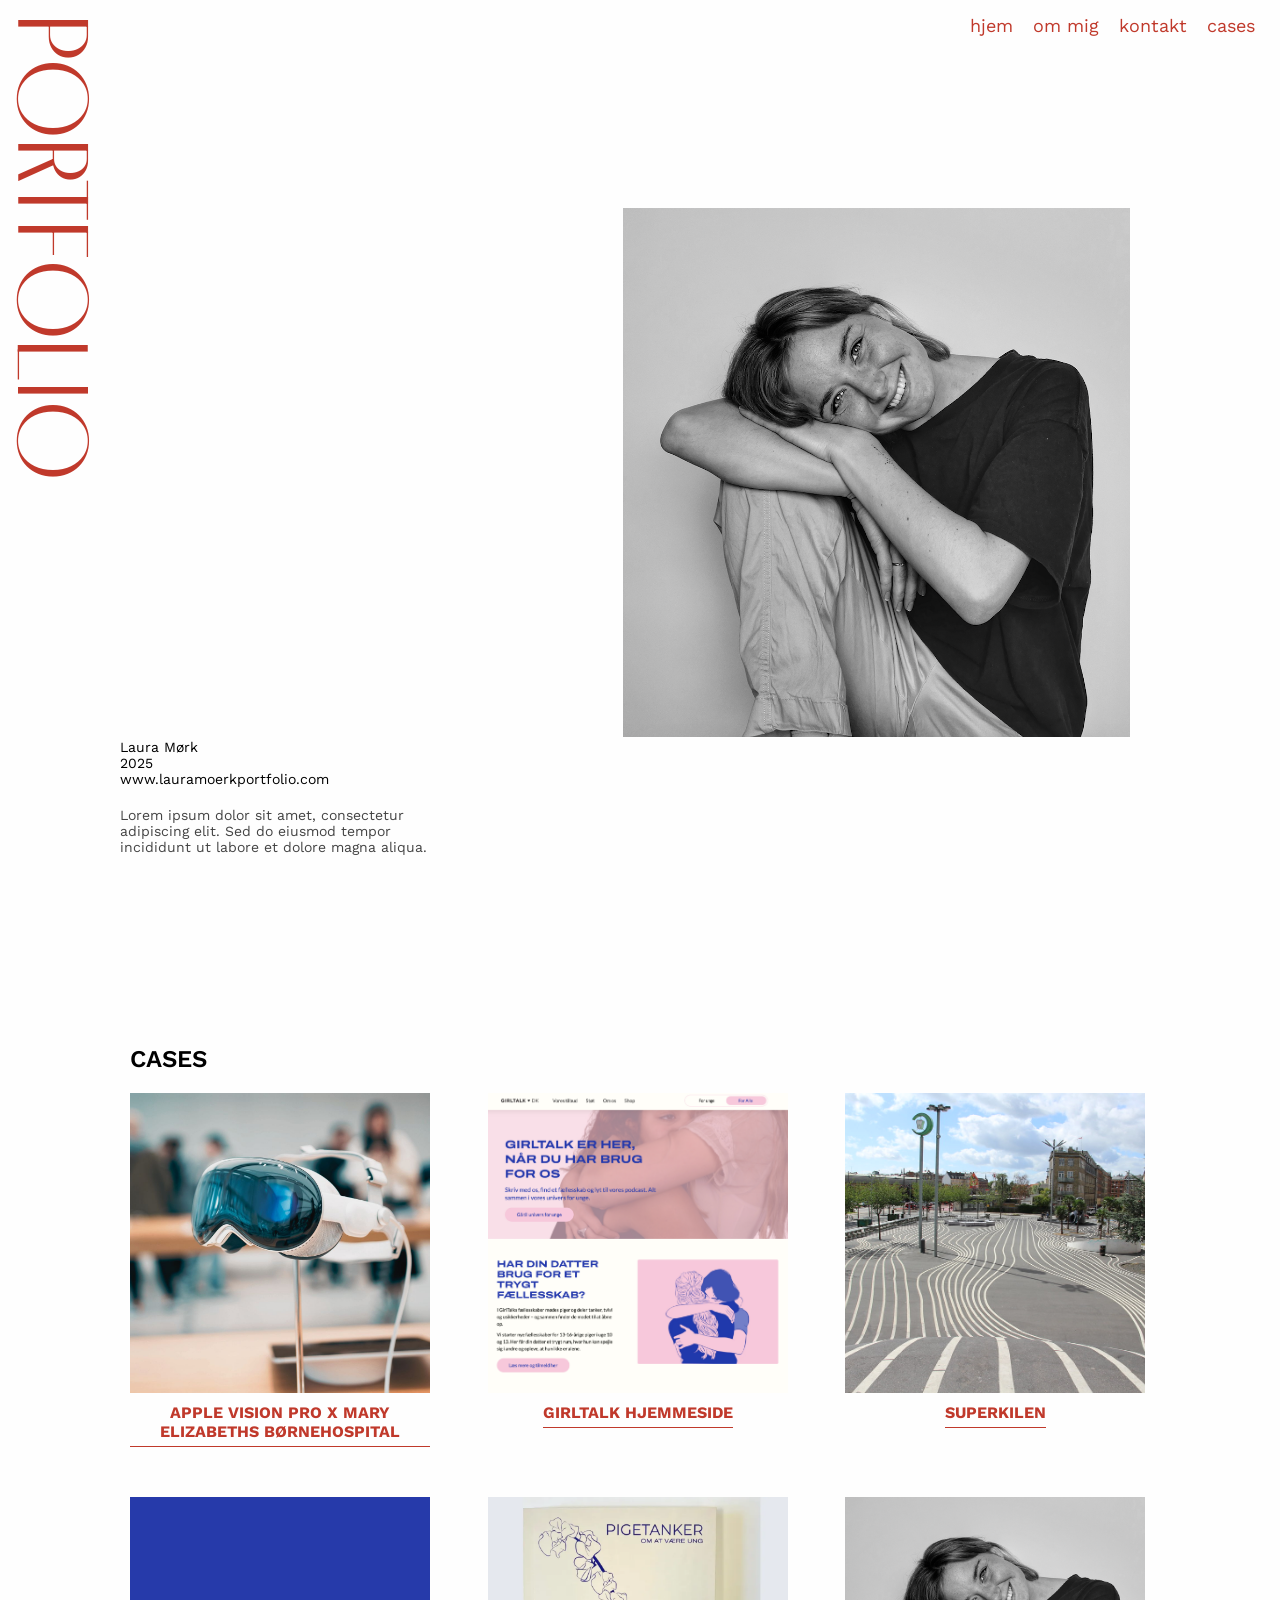
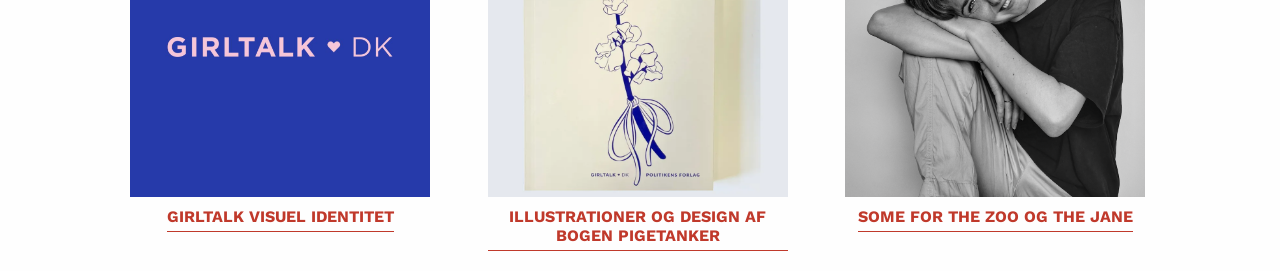
==== index.html @ 2ecae7bf "flere additions" ====
<!DOCTYPE html>
<html lang="en">
<head>
    <meta charset="UTF-8">
    <meta name="viewport" content="width=device-width, initial-scale=1.0">
    <title>Portfolio</title>
    <link rel="stylesheet" href="style.css">
    <script src="script.js" defer></script>
</head>
<body>
    <header>
        <!-- Navigation Menu -->
        <nav class="navbar">
            <!-- Burger Menu Button (only for mobile) -->
            <div class="burger-menu" onclick="toggleMenu()">
                <div class="burger-line"></div>
                <div class="burger-line"></div>
                <div class="burger-line"></div>
            </div>
    
            <!-- Navigation Links -->
            <ul class="nav-links" id="navLinks">
                <li><a href="index.html">hjem</a></li>
                <li><a href="aboutme.html">om mig</a></li>
                <li><a href="contact.html">kontakt</a></li>
    
                <!-- Contact menu with submenu -->
                <li class="menu-item has-submenu">
                    <a href="#" class="submenu-toggle">cases</a>
                    <ul class="submenu">
                        <li><a href="duckwise.html">Apple Vision Pro x Mary Elizabeths Børnehospital</a></li>
                        <li><a href="girltalkvisuelidentitet.html">GirlTalk Visuel Identitet</a></li>
                        <li><a href="girltalkweb.html">GirlTalk Hjemmeside</a></li>
                        <li><a href="superkilen.html">Superkilen</a></li>
                        <li><a href="pigetanker.html">Pigetanker</a></li>
                        <li><a href="zoo&jane">SoMe</a></li>
                    </ul>
                </li>
            </ul>
        </nav>
    </header>
    

<main>
    <div class="container">
        <div class="left-section">
            <div>
            <div class="info">
                <p>Laura Mørk<br>2025</p>
                <p><a href="#">www.lauramoerkportfolio.com</a></p>
            </div>
            <p class="description">Lorem ipsum dolor sit amet, consectetur adipiscing elit. Sed do eiusmod tempor incididunt ut labore et dolore magna aliqua.</p>
        </div>
    </div>
        <div class="right-section">
            <div class="large-image">
                <img src="assets/images/portfolio1.JPEG" alt="Black and white street photography">
            </div>
        </div>
        <div class="portfolio-text">
            <p>portfolio</p>
        </div>
    </div>

    <section class="selected-work fade-in">
        <h2>CASES</h2>
        <div class="work-grid">
            <a href="duckwise.html" class="work-item">
                <img class="work-img " src="assets/duckwiseimages/avp.jpg" alt="Vuffeli">
                <p>APPLE VISION PRO X MARY ELIZABETHS BØRNEHOSPITAL</p>
            </a>
            <a href="girltalkweb.html" class="work-item">
                <img class="work-img " src="assets/girltalkwebimg/girltalkwebshort.png" alt="Vuffeli">
                <p>GIRLTALK HJEMMESIDE</p>
            </a>
            <a href="superkilen.html" class="work-item">
                <img class="work-img " src="assets/superkilenimg/superkilen.jpg" alt="Apple Vision Pro">
                <p>SUPERKILEN</p>
            </a>
            <a href="girltalkvisuelidentitet.html" class="work-item">
                <img class="work-img " src="assets/girltalkprojectimg/gtpinkblue.jpg"alt="Restaurant Il Gallo">
                <p>GIRLTALK VISUEL IDENTITET</p>
            </a>
            <a href="pigetanker.html" class="work-item">
                <img class="work-img" src="assets/pigetankerimg/pigetankerfeature.webp" alt="Fotografi Galleri">
                <p>ILLUSTRATIONER OG DESIGN AF BOGEN PIGETANKER</p>
            </a>
            <a href="some.html" class="work-item">
                <img class="work-img " src="assets/images/portfolio1.JPEG" alt="Das Büro">
                <p>SOME FOR THE ZOO OG THE JANE</p>
            </a>
        </div>
    </section>
    
</main>
</body>
</html>
---- style.css ----
@font-face {
    font-family: Melodrama;
    src: url(assets/fonts/Melodrama-Variable.ttf);
  }

  @font-face {
    font-family: WorkSans;
    src: url(assets/fonts/WorkSans-Variable.ttf);
  }

/*Root Variabes*/
:root {
    --pri-clr: #c0392b;  /* Red */
    --secondary-color: #f5f2eb;  /* Light Beige */
    --text-color: #333;  /* Dark Gray */
    --border-color: #ccc;  /* Light Gray */
    --background-color: #fefefe;  /* White */
    --hover-background: #e0dbcd; /* Hover Color */


}

/*GENERAL STYLING*/

body {
    margin: 0;
    padding: 20px;
    background-color: #fefefe;
    font-family: WorkSans;
}

h1,h2,h3,h4,h5,h6{
    font-family: WorkSans;
    font-weight: 600;
}

p {
    font-family: WorkSans;
    margin: 0px;
}

main{
display: flex;
flex-direction: column;
gap:150px;
justify-content: center;
margin-left: 80px;
margin-right:80px
}

.container {
    display: flex;
    height: 95vh;
    position: relative;
    justify-content: center;
    align-items: center;
}

.left-section {
    padding: 20px;
    width: 40%;
    display: flex;
    flex-direction: column;
    justify-content: end;
    gap: 5px;
    margin-top: auto;
}

.info {
    font-size: 14px;
    margin-bottom: 20px;
}

.info a {
    text-decoration: none;
    color: black;
}

.description {
    font-size: 14px;
    color: #444;
}

.right-section {
    width:auto;
    position: relative;
    display: flex;
    flex-direction: row;
    justify-content: end;
    margin-right: auto;
}


.portfolio-text p{
    position: fixed;
    top: 14px; /* Adjust the top spacing */
   left: -15px; /* Adjust based on layout */
    font-size: 100px;
    font-weight: bold;
    color: #c0392b;
    writing-mode: vertical-rl;
    /* text-orientation: upright; */
    text-transform: uppercase;
    font-family: Melodrama;
    font-weight: 400;
}


.large-image {
    display: flex;
    flex-direction: row;
    margin-top: 50px;
    margin-right: 0;
    justify-content: end;
    z-index: 1;
}


.large-image img {
    width: 70%;
    height: auto;
    display: block;
    margin-right: 50px;
    z-index: 10;
}

@keyframes fadeInUp {
    from {
        opacity: 0;
        transform: translateY(50px);
    }
    to {
        opacity: 1;
        transform: translateY(0);
    }
}

.fade-in {
    opacity: 0;
    transform: translateY(50px);
    transition: opacity 0.2s ease-out, transform 0.4s ease-out;
}

/* When element is in view, make it visible */
.fade-in.visible {
    opacity: 1;
    transform: translateY(0);
}

/*SPECIFICPAGES STYLE*/

/*ABOUT ME PAGE*/


.additional-work {
    padding: 20px;
    margin: auto;
    max-width: 1200px;
}

/* Title Styling */
.additional-work h2 {
    font-family: WorkSans;
    font-weight: 600;
    text-align: left;
}

/* RESPONSIVE WORK GRID */
.additional-work-grid {
    display: grid;
    grid-template-columns: repeat(4, 1fr); /* Default: 4 columns */
    gap: 20px;
    justify-content: center;
    max-width: 100%;
    margin-bottom: 20px;
}

/* Work Item Styling */
.additional-work-item {
    display: flex;
    flex-direction: column;
    align-items: center;
    text-decoration: none;
    transition: transform 0.3s ease-in-out;
    width: 100%;
}

.additional-work-img {
    width: 100%;
    height: auto;
    aspect-ratio: 1 / 1;
    object-fit: cover;
    display: block;
    border-radius: 0px;
}

/* Text under images */
.additional-work-item p {
    font-size: 16px;
    font-weight: bold;
    color: var(--pri-clr);
    margin-top: 10px;
    border-bottom: 1px solid var(--pri-clr);
    display: inline-block;
    padding-bottom: 5px;
}

/* Subtle Hover Effect */
.additional-work-item:hover {
    transform: scale(1.05);
}


/* Experience Section */
.experience-container {
    display: flex;
    flex-wrap: wrap;
    justify-content: space-between; 
    align-items: flex-start; 
  width: 95%;
    margin: auto;
    padding: 30px;
}


.experience-title {
    font-size: 1rem;
    font-weight: 500;
    text-transform: uppercase;
    margin: 0;
    flex: 1; 
    text-align: end;
}


.experience-grid {
    max-width: 900px;
    display: flex;
    flex-direction: column;
    gap: 0px;
    align-items: center;
    flex: 3; 
}

.experience-item {
    display: flex;
    align-items: center; 
    justify-content: space-between;
    gap: 15px; 
    padding: 8px; 
    transition: all 0.3s ease;
    width: 100%;
    height: 80px; 
    border-bottom: 1px solid rgba(0, 0, 0, 0.1);
    font-weight: 400;
}

.experience-item.active {
    box-shadow: 0px 4px 8px rgba(0, 0, 0, 0.05);
}


.experience-item img {
    width: 50px;
    height: 50px;
    border-radius: 0px;
    object-fit: cover;
    flex-shrink: 0; 
}


.experience-item h3 {
    flex: 1;
    font-size: 1.2em;
    font-family: WorkSans;
    text-transform: uppercase;
    margin: 0;
    font-weight: 500;
}

.experience-text{
   margin-right: auto;
}


.years {
    font-size: 0.9em;
    color: gray;
    text-align: right;
}



/* Education Section */

.education-container {
    display: flex;
    justify-content: space-between;
    align-items: flex-start; 
    width: 95%;
    margin: auto;
    padding: 20px;
}


.education-title {
    font-size: 1rem;
    font-weight: 500;
    text-transform: uppercase;
    margin: 0;
    flex: 1; 
}


.education-grid {
    display: flex;
    max-width: 900px;
    flex-direction: column;
    gap: 0px;
    align-items: center;
    flex: 3; 
}

.education-item {
    display: flex;
    align-items: center; 
    justify-content: space-between;
    gap: 15px; 
    padding: 8px; 
    transition: all 0.3s ease;
    width: 100%;
    height: 80px; 
    border-bottom: 1px solid rgba(0, 0, 0, 0.1);
    font-weight: 400;
}


.education-item.active {
    box-shadow: 0px 4px 8px rgba(0, 0, 0, 0.05);
}


.education-item img {
    width: 60px; 
    height: 60px; 
    border-radius: 0px;
    object-fit: cover;
    flex-shrink: 0; 
}


.education-item h3 {
    flex: 1;
    font-size: 1.1em; 
    font-family: WorkSans;
    text-transform: uppercase;
    margin: 0;
    font-weight: 500;
}

.education-text{
    margin-right: auto;
 }
.years {
    font-size: 0.85em; /* Reduced font size */
    color: gray;
    text-align: right;
}

/*MEDIA ABOUT ME*/
/* Responsive Layout for Small Screens */

/* additional work media queries */
@media (max-width: 1024px) {
    .additional-work-grid {
        grid-template-columns: repeat(2, 1fr); /* Tablets: 2 columns */
        gap: 15px;
    }
}


@media (max-width: 480px) {
    .additional-work-grid {
        grid-template-columns: 1fr; /* Mobile: 1 column */
    }

    .project-link {
        font-size: 14px;
    }
}

@media (max-width: 768px) {
    .additional-work-grid {
        grid-template-columns: repeat(2, 1fr); /* Small tablets: 2 columns */
    }

    .project-link {
        text-align: center; /* Center the link on smaller screens */
        padding-right: 0;
    }

    .experience-container, .education-container {
        flex-direction: column; /* Stack elements */
        align-items: center;
        text-align: center;
    }

    .experience-title, .education-title {
        width: 100%; /* Ensure title takes full width */
        text-align: center;
        margin-bottom: 15px;
    }

    .experience-grid, .education-grid {
        max-width: 100%; /* Allow full responsiveness */
        width: 90%;
    }

    .experience-item, .education-item {
        flex-direction: column; /* Stack items vertically */
        text-align: center;
        height: auto; /* Allow height to be dynamic */
        padding: 15px;
    }

    .experience-item img, .education-item img {
        width: 40px;
        height: 40px;
    }
}


/* Additional Work Media Queries */
@media (max-width: 1024px) {
    .additional-work-grid {
        grid-template-columns: repeat(2, 1fr); /* Tablets: 2 columns */
        gap: 15px;
    }
}

@media (max-width: 768px) {
    .additional-work-grid {
        grid-template-columns: repeat(2, 1fr); /* Small tablets: 2 columns */
    }

    .project-link {
        text-align: center; /* Center the link on smaller screens */
        padding-right: 0;
    }
}

@media (max-width: 480px) {
    .additional-work-grid {
        grid-template-columns: 1fr; /* Mobile: 1 column */
    }

    .project-link {
        font-size: 14px;
    }
}

/* NAVBAR STYLES */
.navbar {
    display: flex;
    justify-content: end;
    align-items: center;
    padding: 15px 20px;
    position: fixed;
    width: 100%;
    top: 0;
   right: 0;
    z-index: 1000;
}

/* Navigation Links (Desktop & Tablet) */
.nav-links {
    display: flex;
    list-style: none;
    gap: 10px;
    padding: 0;
    margin: 0;
}

.nav-links li {
    position: relative;
    margin: auto;
}

.nav-links a {
    text-decoration: none;
    color: var(--pri-clr);
    font-size: 18px;
    font-weight: bold;
    padding: 5px 5px;
    transition: 0.3s;
    font-family: WorkSans;
    font-weight: 400;
}

.nav-links a:hover {
    color: var(--pri-clr);
    text-decoration: underline;
    text-underline-offset: 4px;
}

/* SUBMENU STYLES */
.has-submenu {
    position: relative;
}

.submenu {
    display: none;
    position: absolute;
    top: 100%;
    right: 0;
    background-color:var(--background-color);
    min-width: 150px;
    box-shadow: 0px 4px 6px rgba(0, 0, 0, 0.1);
    text-align: left;
    padding: 0;
}

.submenu li {
    list-style: none;
}

.submenu a {
    display: block;
    padding: 10px;
    color: #333;
}

.submenu a:hover {
    background-color: #e0dbcd;
}

/* Show submenu on hover (desktop only) */
@media (min-width: 769px) {
    .has-submenu:hover .submenu {
        display: block;
    }
}

/* BURGER MENU (HIDDEN IN DESKTOP) */
.burger-menu {
    display: none; /* Hide by default */
    flex-direction: column;
    justify-content: space-around;
    width: 30px;
    height: 25px;
    cursor: pointer;
}

.burger-line {
    width: 100%;
    height: 4px;
    background-color: #c0392b;
}

/* MOBILE MENU */
@media (max-width: 768px) {
    .burger-menu {
        display: flex; /* Show in mobile */
    }

    .nav-links {
        display: none;
        flex-direction: column;
        position: absolute;
        top: 60px;
        right: 0;
        background-color: var(--background-color);
        width: 200px;
        text-align: center;
        padding-top: 20px;
    }

    .nav-links.active {
        display: flex;
    }

    .nav-links li {
        padding: 5px;
    }

    .submenu {
        position: static;
        display: none;
        background: none;
        box-shadow: none;
    }

    .submenu-toggle {
        display: block;
        width: 100%;
        text-align: left;
        padding: 5px 5px;
    }

    .submenu.active {
        display: block;
    }
}

/* SELECTED WORK */
.selected-work{
    padding-left: 30px;
    padding-right:35px;
    margin: auto;
}

.selected-work h2{
    font-family: WorkSans;
    font-weight: 600;
}
.work-grid {
    display: flex;
    flex-direction: row;
    flex-wrap: wrap;
    gap:10px;
    row-gap: 50px;
    justify-content: space-between;
    max-width: 1200px;
    
}
.work-item {
    text-align: center;
    text-decoration: none;
    transition: transform 0.3s ease-in-out;
    max-width: 300px;

}

.work-img {
    width: 100%;
    aspect-ratio: 1 / 1;  /* Ensures a square shape */
    object-fit: cover;  /* Clips the image instead of stretching */
    display: block;
    border-radius: 0px;
}

.work-item p {
    font-size: 16px;
    font-weight: bold;
    color: var(--pri-clr);
    margin-top: 10px;
    border-bottom: 1px solid var(--pri-clr);
    display: inline-block;
    padding-bottom: 5px;
}

.work-item:hover {
    transform: scale(1.05); /* Subtle zoom effect */
}


/*SINGLE PROJECT PAGE*/

.project-feature {
    display: flex;
    align-items: center;
    justify-content: space-between; /* Ensures text is on the left and image on the right */
    max-width: 1200px;
    margin: auto;
    padding: 20px 20px;
    padding-top: 50px;
    gap: 50px;
    flex-wrap: wrap;
}

.project-feature .text-content {
    flex: 1;
    max-width: 600px;
}

.project-link{
    text-align: end;
    font-weight: 700;
    text-decoration: none;
    color: var(--pri-clr);
}

.project-feature h2 {
    font-size: 18px;
    text-transform: uppercase;
    letter-spacing: 1px;
    font-family: WorkSans;
    font-weight: 300;
}

.project-feature h1 {
    font-size: 40px;
    font-weight: 900;
    text-transform: uppercase;
    color: var(--pri-clr);
    font-family: WorkSans;
    line-height: 1;
}

.project-feature p {
    font-size: 16px;
    color: #333;
    font-family: WorkSans;
}

.project-feature img {
    flex: 1;
    max-width: 500px;
    width: 100%;
    border-radius: 0px;
}


.header-image {
    width: 100%;
    max-height:75vh;
    display: block;
    object-fit: cover;
    margin-top: 50px;
}

.project-container {
    display: flex;
    flex-direction: column;
    gap: 50px;
    max-width: 1200px;
    margin: auto;
}

.project-intro {
    text-align: left;
    padding: 20px;
}

.project-intro h1 {
    font-size: 36px;
    color: #c0392b;
    padding-left: 20px;
}

.project-description {
    font-size: 18px;
    color: #444;
    margin-top: 10px;
    max-width: 800px;
}

.project-content {
    display: grid;
    grid-template-columns: repeat(auto-fit, minmax(300px, 1fr));
    gap: 30px;
    align-items: start;
    padding: 20px;
}

.text-block {
    font-size: 16px;
    color: #333;
    line-height: 1.5;
    max-width: 500px;
}

.image-block:hover{
    cursor: pointer;
}

.image-block img {
    width: 100%;
    height: auto;
    display: block;
    border-radius: 0px;
}

/* Full-Width Quote */
.project-quote {
    text-align: center;
    font-size: 36px;
    font-style: italic;
    font-weight: 200;
    font-family: MeloDrama;
    color: var(--text-color);
    padding: 50px 0px;
    margin: 50px 0;
    display: flex;
    flex-direction: column;
    justify-content: center;
    align-items: center;
}

/* Quote Author Name */
.project-quote cite {
    width: 100%;
    font-size: 14px;
    font-style: normal;
    font-weight: 400;
    color: var(--pri-clr); /* Red */
    margin-top: 40px;
    display: block;
    line-height: 0.5;
    text-align: right;
    font-family: WorkSans;
}

/* Responsive Adjustments */
@media (max-width: 768px) {
    .project-quote {
        font-size: 28px;
        padding: 30px 15px;
    }
    .project-quote cite {
        font-size: 18px;
    }
}

@media (max-width: 480px) {
    .project-quote {
        font-size: 22px;
        padding: 20px 10px;
    }
    .project-quote cite {
        font-size: 16px;
    }
}




/*PROJECT PAGE LIGHTBOX*/
/* Lightbox background overlay */
.lightbox {
    position: fixed;
    top: 0;
    left: 0;
    width: 100%;
    height: 100%;
    background: rgba(0, 0, 0, 0.8); /* Dark overlay */
    display: none; /* Initially hidden */
    justify-content: center;
    align-items: center;
    z-index: 1000;
}

/* Lightbox image */
.lightbox img {
    max-width: 90%;
    max-height: 90%;
    border-radius: 0px;
    box-shadow: 0px 4px 15px rgba(255, 255, 255, 0.2);
}

/* Close button */
.lightbox-close {
    position: absolute;
    top: 20px;
    right: 30px;
    font-size: 40px;
    color: white;
    cursor: pointer;
    font-weight: bold;
}



/* MEDIA QUERIES */

@media (max-width:992px){
    .work-item {
        flex: 0 0 auto;
        width: 180px; /* Smaller width for mobile */
    }

    .work-item img {
        max-width: 180px;
    }

main{
        margin-left: 80px;
        margin-right: 0px;
    }
}

/* Mobile View: Arrange items in a horizontal row */
@media (max-width: 768px) {

    main{
        display: flex;
        flex-direction: column;
        gap:50px;
        height: 100%;
        justify-content: end;
        margin-left: 0px;
        margin-right:0px;
        margin-bottom: auto;
        }

    .container {
        display: flex;
        flex-direction: column;
        height: 100%;
        align-items: center;
    }
    
  
    .right-section {
        width: 100%;
        display: flex;
        justify-content: center; /* Centers content */
        align-items: center; /* Aligns vertically */
        margin: 0 auto; /* Ensures it's centered */
    }

    .large-image {
        width: 80%;
        display: flex;
        justify-content: center; /* Centers the image */
        align-items: center;
        margin-top: 0;
        z-index: 0;
        padding: 20px;
    }

    .large-image img {
        width: 80%; /* Adjust width for better responsiveness */
        height: auto;
        margin: 0 auto; /* Ensures centering */
        display: block;
        z-index: 0;
    }

    .left-section {
        width: 80%;
        padding-top: 30px;
    }

    .large-image {
    margin-top: 0px;
    justify-content: space-around;
    }
    
    
    .large-image img {
        width: 100%;
        margin-right: 0px;
    }
    

    .work-grid {
            gap: 10px;
            padding: 10px;
            /* flex-direction: column; */
            align-items: start;
            justify-content: center;
 }


    .work-item {
        flex: 0 0 auto;
        width: 180px; /* Smaller width for mobile */
    }

    .work-item img {
        max-width: 180px;
    }

    .selected-work{
        padding:0px;
        display: flex;
        flex-direction: column;
        align-items: center;
    }


    .project-container {
        gap: 40px;
    }

}



@media (max-width: 768px) {
    main {
        margin-left: 20px;
        margin-right: 20px;
    }
    
    .project-intro h1 {
        font-size: 28px;
        margin-top: 5px;
        margin-bottom: 5px;
    }
    
    .project-description {
        font-size: 16px;
    }
    
    .project-content {
        grid-template-columns: 1fr;
    }
}

/* Responsive font size adjustments */


@media (max-width: 768px) {
    .portfolio-text p{
        font-size: 60px;
        padding-left: 15px; /* Matches mobile main margin */
    }
}

@media (max-width: 480px) {
    .portfolio-text p{
        font-size: 40px;
        padding-left: 10px;
    }
}
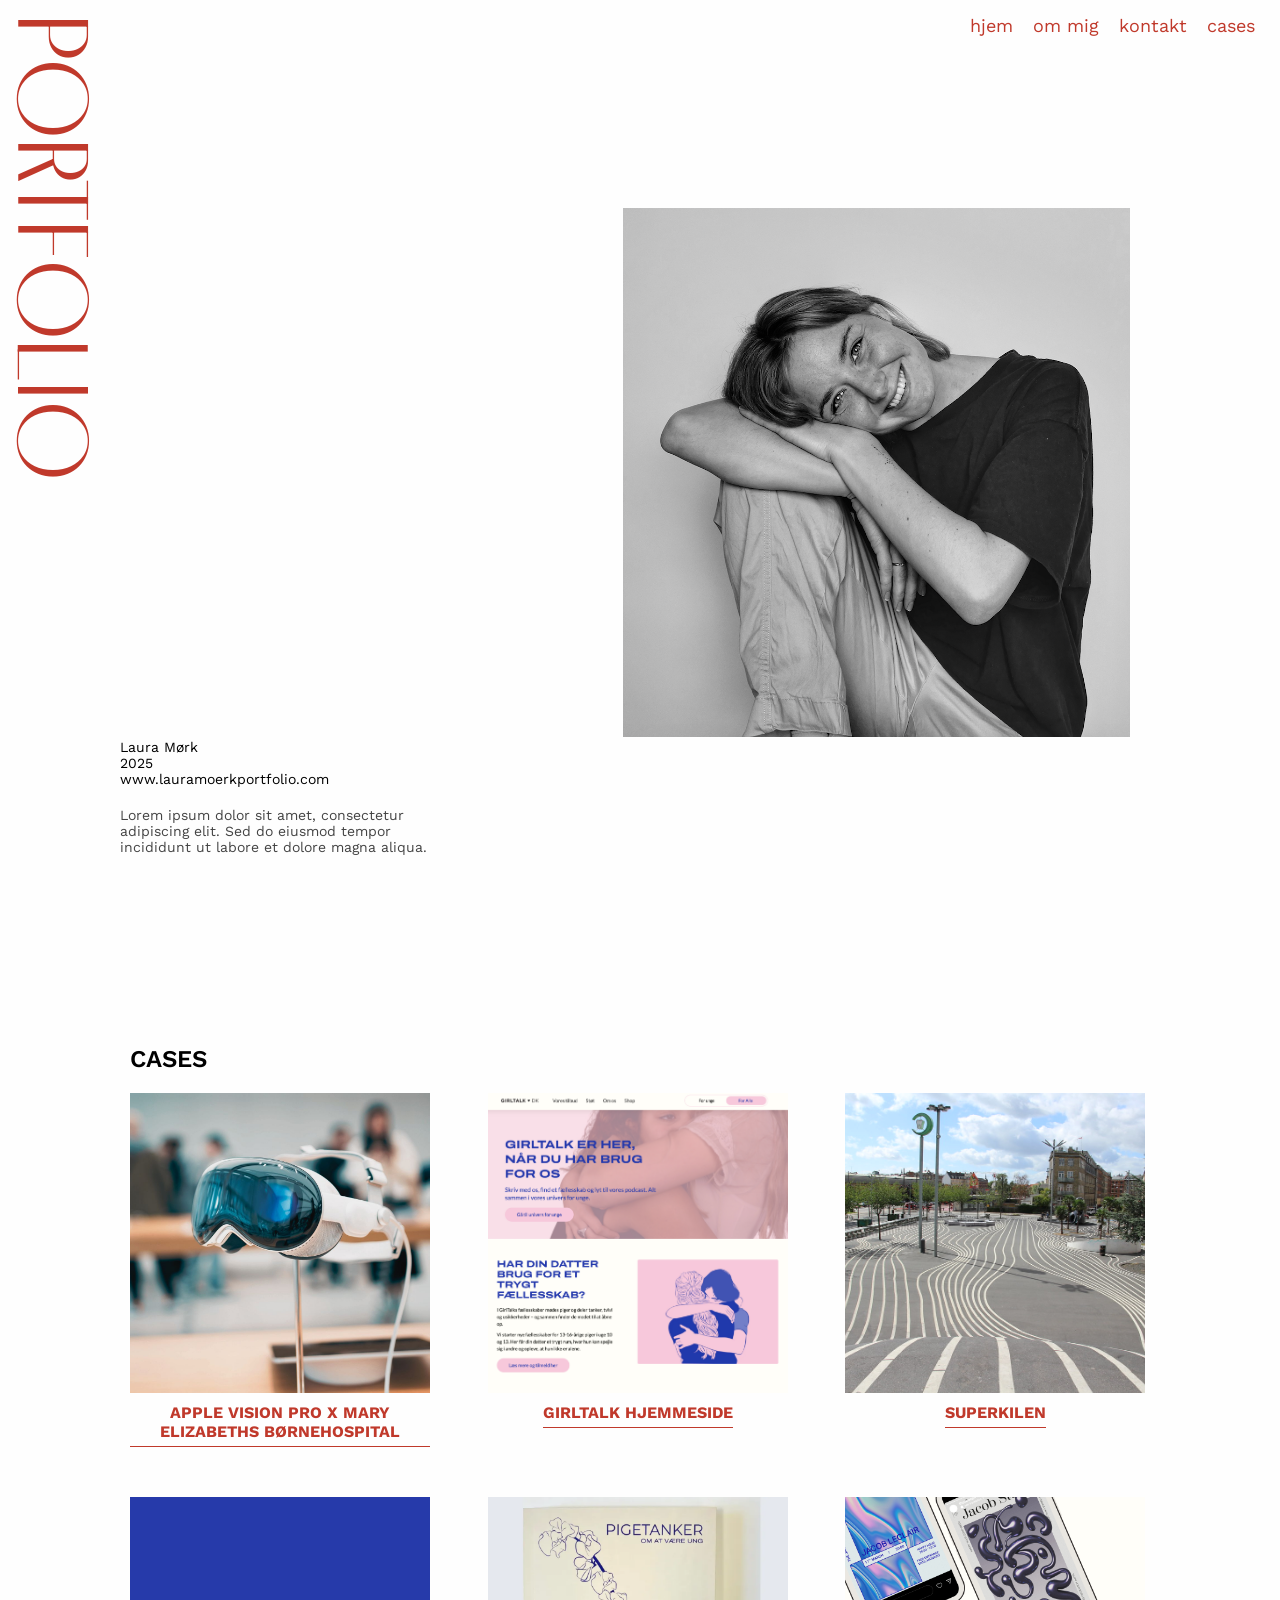
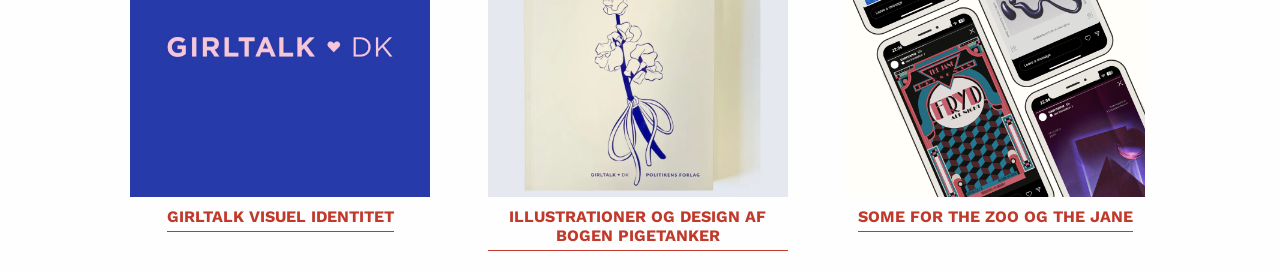
==== commit 19d26eae: "rettelser" ====
--- a/index.html
+++ b/index.html
@@ -86,7 +86,7 @@
                 <p>ILLUSTRATIONER OG DESIGN AF BOGEN PIGETANKER</p>
             </a>
             <a href="some.html" class="work-item">
-                <img class="work-img " src="assets/images/portfolio1.JPEG" alt="Das Büro">
+                <img class="work-img " src="assets/someimg/somefeature.png" alt="Das Büro">
                 <p>SOME FOR THE ZOO OG THE JANE</p>
             </a>
         </div>
--- a/style.css
+++ b/style.css
@@ -148,6 +148,10 @@
 }
 
 /*SPECIFICPAGES STYLE*/
+.some img{
+    max-height:400px;
+    object-fit: contain;
+}
 
 /*ABOUT ME PAGE*/
 
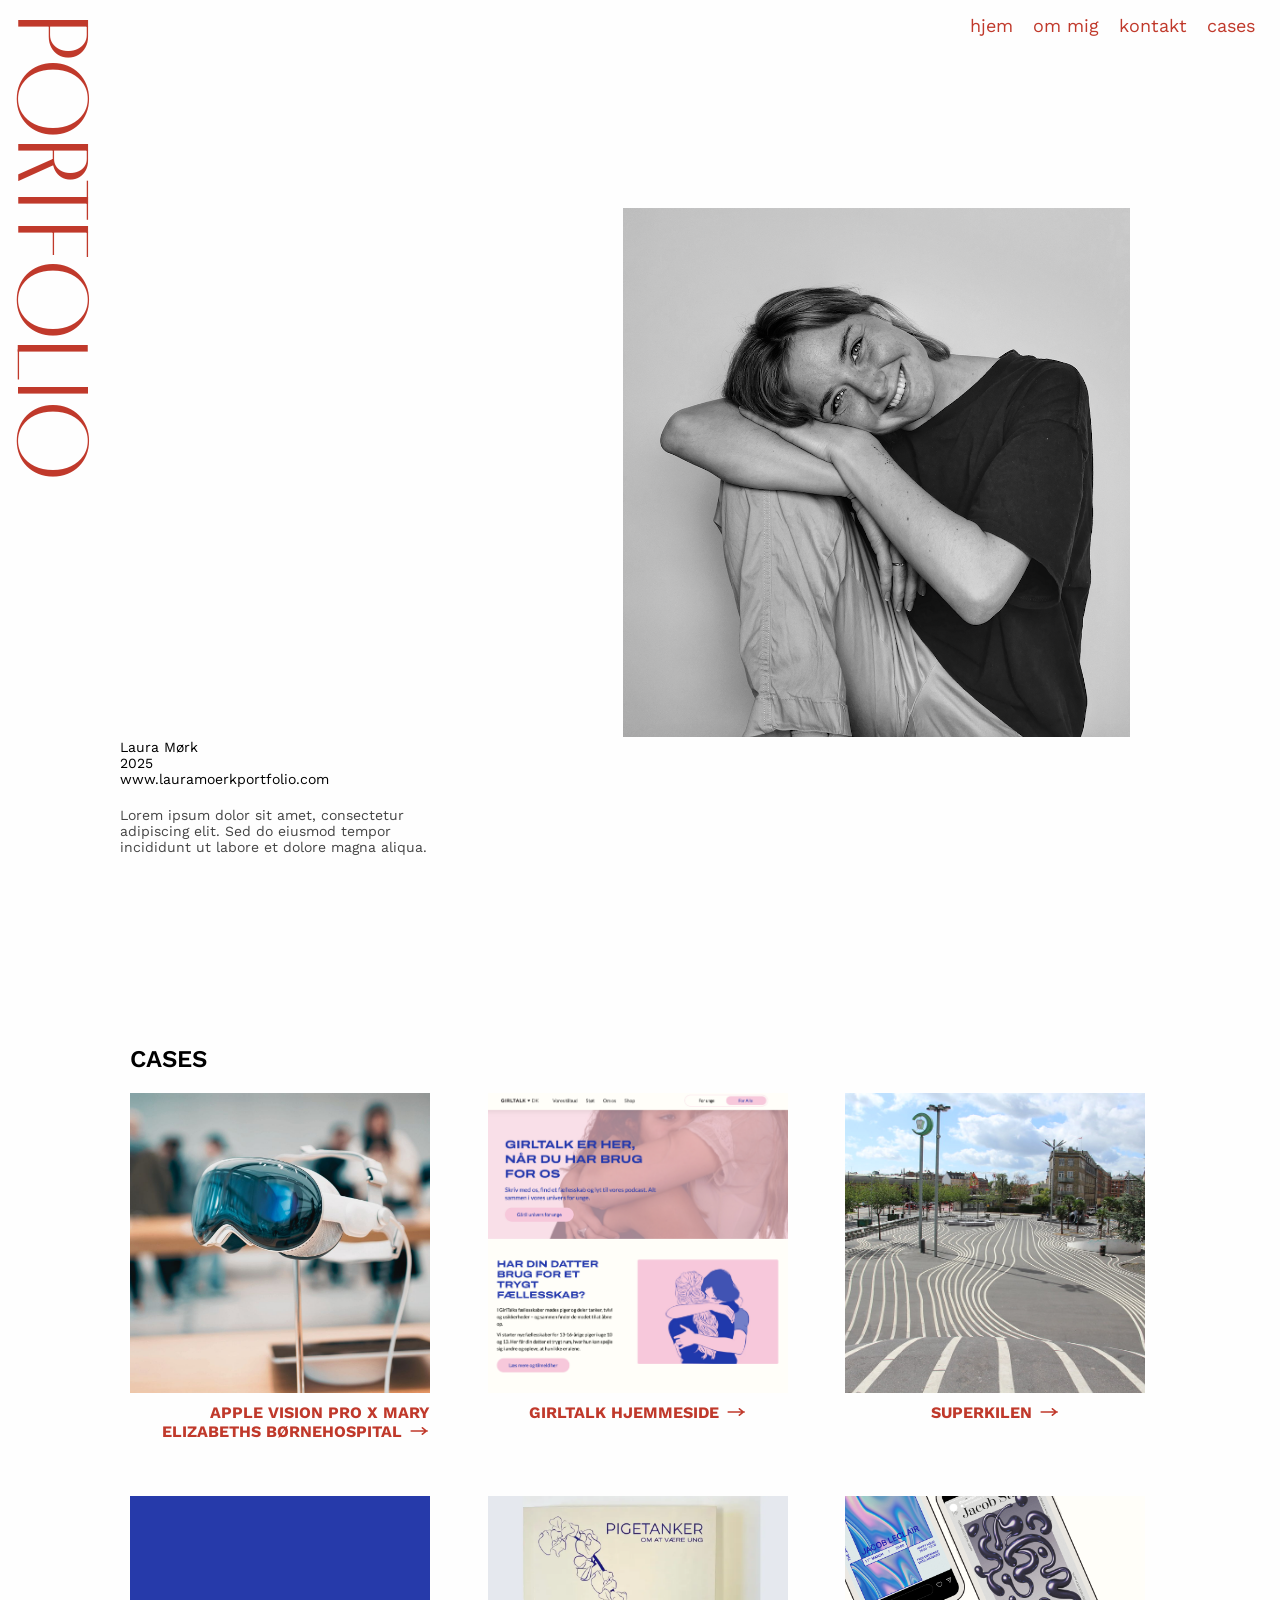
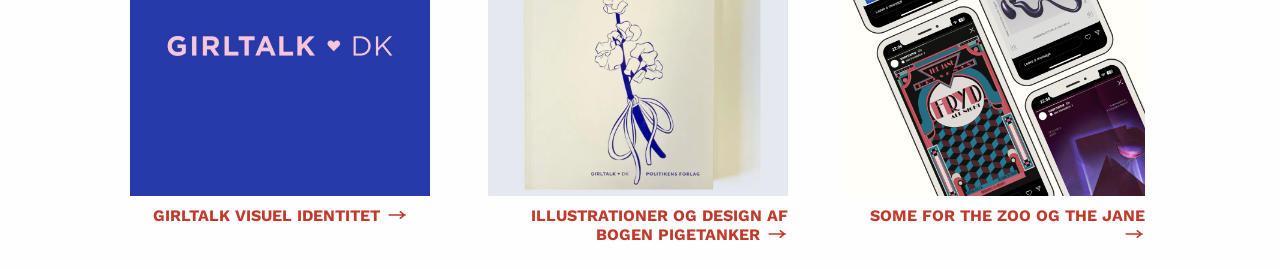
==== commit 490e9072: "aboutme updated" ====
--- a/index.html
+++ b/index.html
@@ -33,7 +33,7 @@
                         <li><a href="girltalkweb.html">GirlTalk Hjemmeside</a></li>
                         <li><a href="superkilen.html">Superkilen</a></li>
                         <li><a href="pigetanker.html">Pigetanker</a></li>
-                        <li><a href="zoo&jane">SoMe</a></li>
+                        <li><a href="some.html">SoMe</a></li>
                     </ul>
                 </li>
             </ul>
@@ -67,27 +67,27 @@
         <div class="work-grid">
             <a href="duckwise.html" class="work-item">
                 <img class="work-img " src="assets/duckwiseimages/avp.jpg" alt="Vuffeli">
-                <p>APPLE VISION PRO X MARY ELIZABETHS BØRNEHOSPITAL</p>
+                <p class="project-link">APPLE VISION PRO X MARY ELIZABETHS BØRNEHOSPITAL</p>
             </a>
             <a href="girltalkweb.html" class="work-item">
                 <img class="work-img " src="assets/girltalkwebimg/girltalkwebshort.png" alt="Vuffeli">
-                <p>GIRLTALK HJEMMESIDE</p>
+                <p class="project-link">GIRLTALK HJEMMESIDE</p>
             </a>
             <a href="superkilen.html" class="work-item">
                 <img class="work-img " src="assets/superkilenimg/superkilen.jpg" alt="Apple Vision Pro">
-                <p>SUPERKILEN</p>
+                <p class="project-link">SUPERKILEN</p>
             </a>
             <a href="girltalkvisuelidentitet.html" class="work-item">
                 <img class="work-img " src="assets/girltalkprojectimg/gtpinkblue.jpg"alt="Restaurant Il Gallo">
-                <p>GIRLTALK VISUEL IDENTITET</p>
+                <p class="project-link">GIRLTALK VISUEL IDENTITET</p>
             </a>
             <a href="pigetanker.html" class="work-item">
                 <img class="work-img" src="assets/pigetankerimg/pigetankerfeature.webp" alt="Fotografi Galleri">
-                <p>ILLUSTRATIONER OG DESIGN AF BOGEN PIGETANKER</p>
+                <p class="project-link">ILLUSTRATIONER OG DESIGN AF BOGEN PIGETANKER</p>
             </a>
             <a href="some.html" class="work-item">
                 <img class="work-img " src="assets/someimg/somefeature.png" alt="Das Büro">
-                <p>SOME FOR THE ZOO OG THE JANE</p>
+                <p class="project-link">SOME FOR THE ZOO OG THE JANE</p>
             </a>
         </div>
     </section>
--- a/style.css
+++ b/style.css
@@ -153,6 +153,57 @@
     object-fit: contain;
 }
 
+
+/*CONTACT PAGE*/
+.contactpage main{
+    gap: 30px !important;
+    padding: 20px;
+    padding-top:50px;
+}
+
+.contact-container{
+    display: flex;
+    flex-direction: row;
+    justify-content: space-between;
+}
+
+
+.contactpage h1{
+    font-size: 40px;
+    font-weight: 900;
+    text-transform: uppercase;
+    color: var(--pri-clr);
+    font-family: WorkSans;
+    line-height: 1;
+}
+.contact-text-container{
+    display: flex;
+    flex-direction: column;
+}
+
+.contact-text h1{
+    font-size: 5rem;
+    margin-top: 0px;
+}
+.contact-text-info{
+display: flex;
+flex-direction: row;
+justify-content: space-between;
+gap: 10px;
+}
+
+.contact-text-info-item{
+    display: flex;
+    flex-direction: column;
+}
+
+.contact-text-info-item h4{
+    margin-bottom: 10px;
+}
+.contact-img{
+    max-width: 300px;
+}
+
 /*ABOUT ME PAGE*/
 
 
@@ -648,7 +699,6 @@
     font-weight: bold;
     color: var(--pri-clr);
     margin-top: 10px;
-    border-bottom: 1px solid var(--pri-clr);
     display: inline-block;
     padding-bottom: 5px;
 }
@@ -1019,4 +1069,39 @@
         padding-left: 10px;
     }
 }
-
+.project-link {
+    position: relative;
+    display: inline-flex;
+    align-items: center;
+    text-decoration: none;
+    color: var(--pri-clr);
+    text-align: end;
+    font-weight: 700;
+    text-decoration: none;
+    color: var(--pri-clr);
+    transition: color 0.3s ease-in-out;
+}
+
+.project-link::after {
+    content: "";
+    display: inline-block;
+    width: 20px; /* Initial arrow size */
+    height: 10px;
+    background-image: url("data:image/svg+xml,%3Csvg xmlns='http://www.w3.org/2000/svg' viewBox='0 0 24 10' fill='none' stroke='%23c0392b' stroke-width='2' stroke-linecap='round' stroke-linejoin='round'%3E%3Cpath d='M1 5h20M15 1l5 4-5 4'/%3E%3C/svg%3E");
+    background-size: contain;
+    background-repeat: no-repeat;
+    margin-left: 8px;
+    transition: transform 0.3s ease-in-out;
+    transform-origin: left center;
+    color: var(--pri-clr);
+}
+
+
+.project-link:hover {
+    color: var(--pri-clr);
+}
+
+.project-link:hover::after {
+    transform: scaleX(1.8); /* Expands the arrow */
+}
+
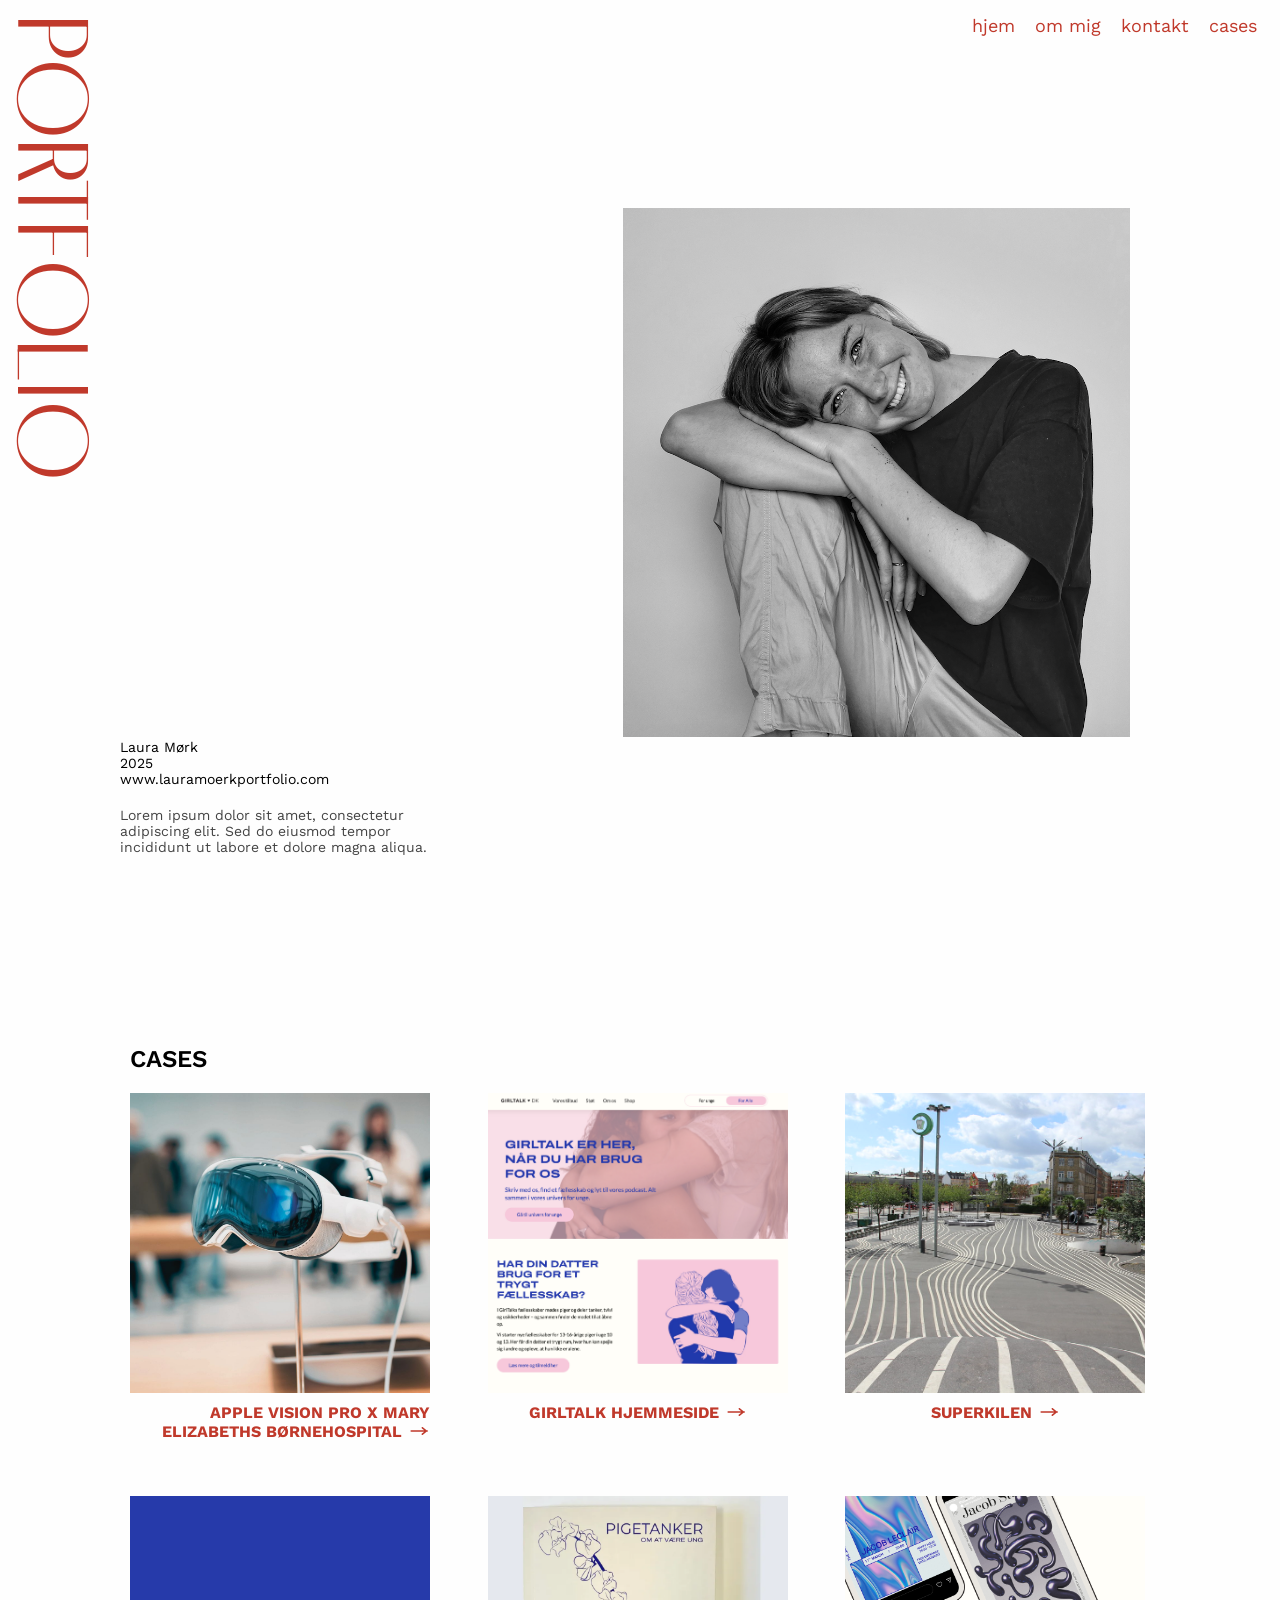
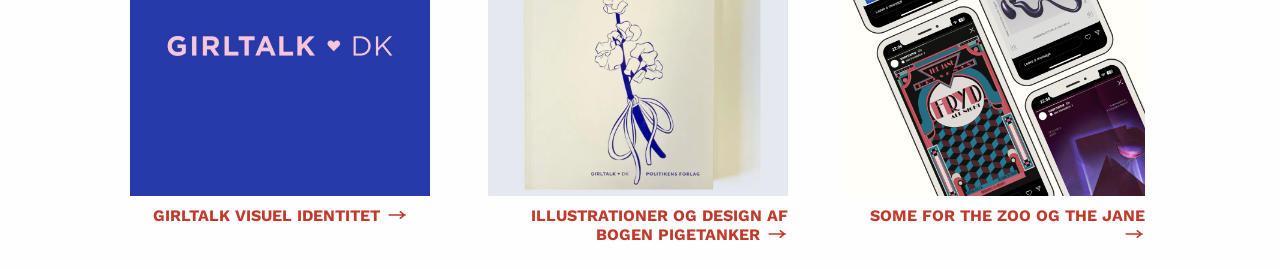
==== commit b668cbe5: "nav updated" ====
--- a/index.html
+++ b/index.html
@@ -10,7 +10,8 @@
 <body>
     <header>
         <!-- Navigation Menu -->
-        <nav class="navbar">
+        <nav class="navbar-index">
+            
             <!-- Burger Menu Button (only for mobile) -->
             <div class="burger-menu" onclick="toggleMenu()">
                 <div class="burger-line"></div>
--- a/style.css
+++ b/style.css
@@ -515,17 +515,32 @@
 }
 
 /* NAVBAR STYLES */
-.navbar {
-    display: flex;
-    justify-content: end;
+
+.navbar-index {
+    display: flex;
+    justify-content: end;  
     align-items: center;
     padding: 15px 20px;
     position: fixed;
-    width: 100%;
+    width: 97%;
     top: 0;
-   right: 0;
+left: 0;
     z-index: 1000;
 }
+
+.navbar {
+    display: flex;
+    justify-content: space-between;  
+    align-items: center;
+    padding: 15px 20px;
+    position: fixed;
+    width: 97%;
+    top: 0;
+left: 0;
+    z-index: 1000;
+}
+
+
 
 /* Navigation Links (Desktop & Tablet) */
 .nav-links {
@@ -550,6 +565,18 @@
     transition: 0.3s;
     font-family: WorkSans;
     font-weight: 400;
+}
+
+.logo a{
+    font-size: 18px;
+    font-weight: 700;
+    text-transform: uppercase;
+    text-decoration: none;
+    color: var(--pri-clr);
+}
+
+.logo:hover{
+    color: var(--pri-clr);
 }
 
 .nav-links a:hover {
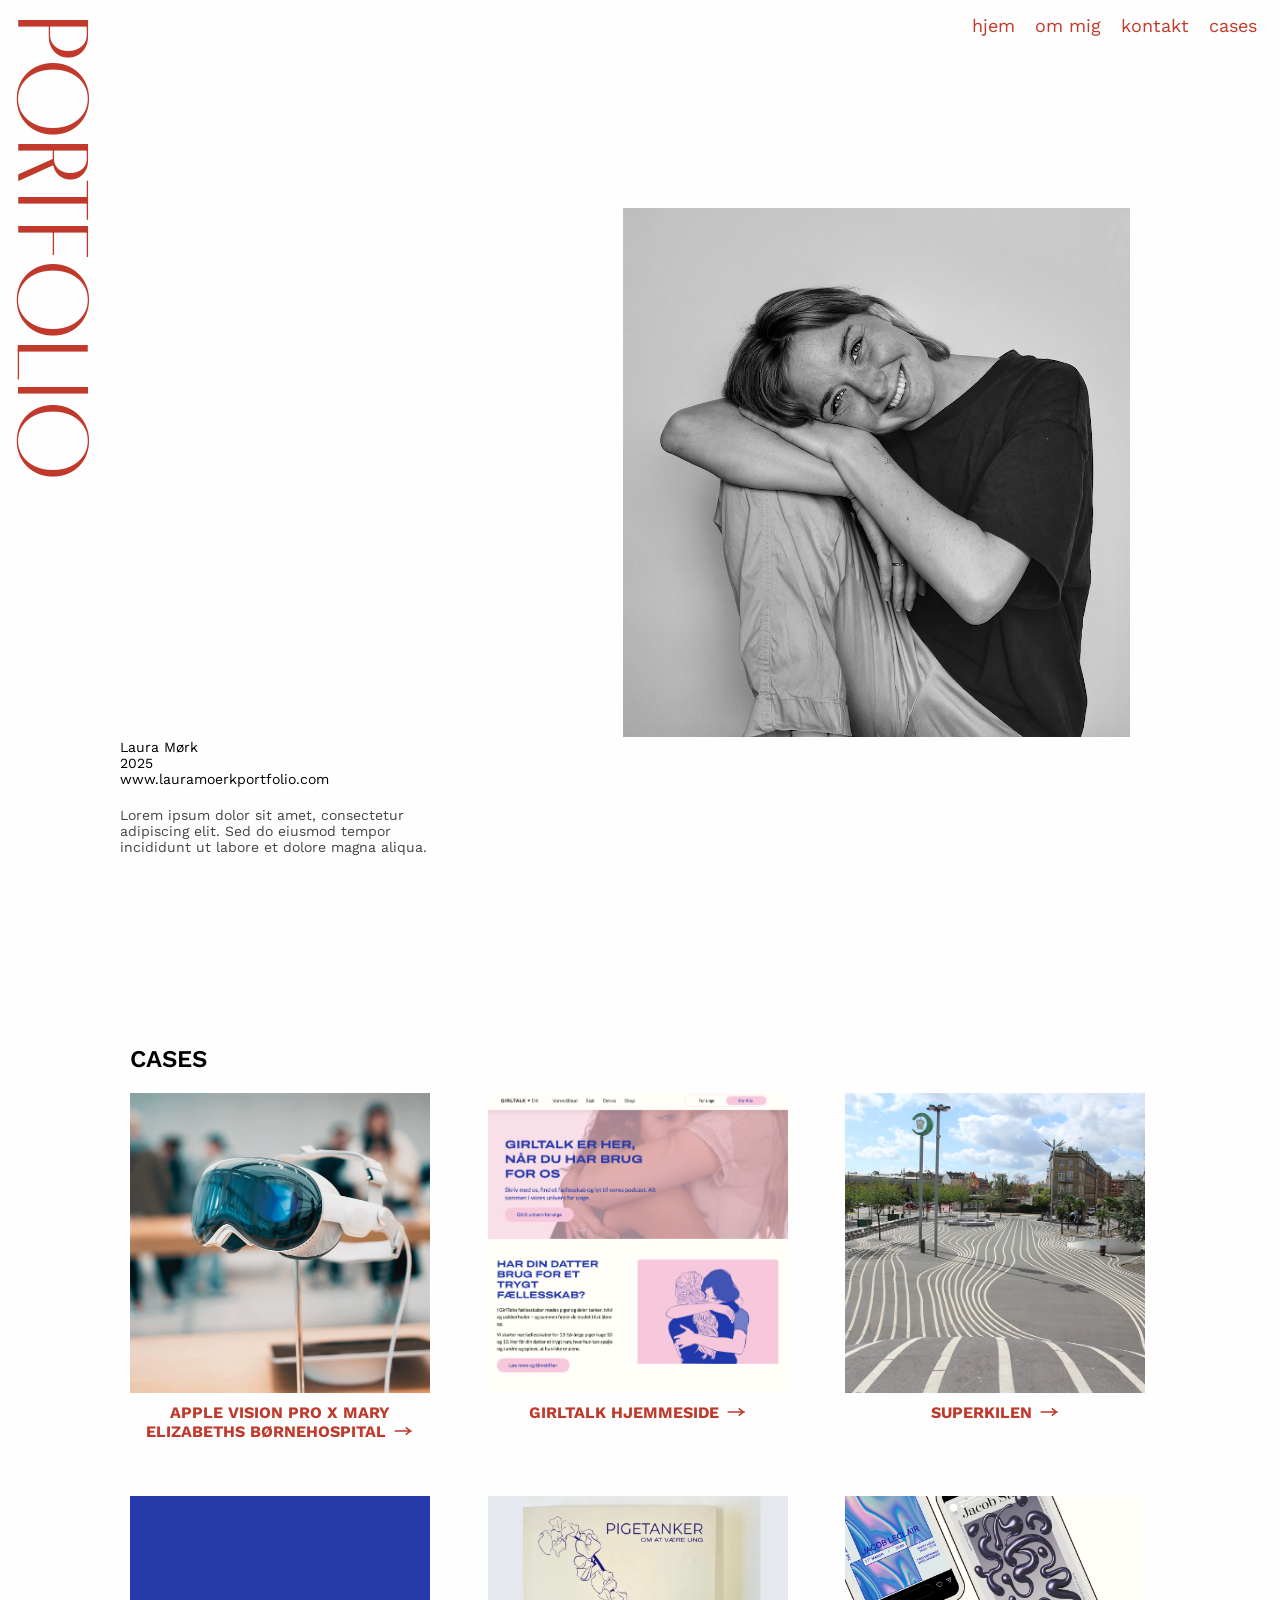
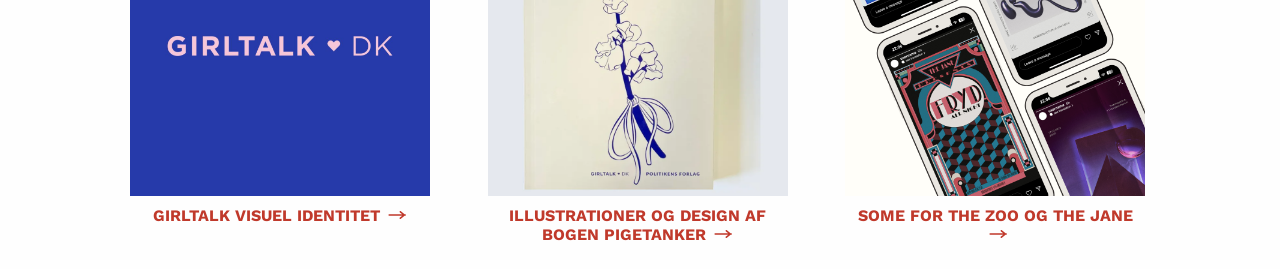
==== commit a1315d68: "changes" ====
--- a/index.html
+++ b/index.html
@@ -7,7 +7,7 @@
     <link rel="stylesheet" href="style.css">
     <script src="script.js" defer></script>
 </head>
-<body>
+<body class="index">
     <header>
         <!-- Navigation Menu -->
         <nav class="navbar-index">
@@ -27,7 +27,7 @@
     
                 <!-- Contact menu with submenu -->
                 <li class="menu-item has-submenu">
-                    <a href="#" class="submenu-toggle">cases</a>
+                    <a href="projekter.html" class="submenu-toggle">cases</a>
                     <ul class="submenu">
                         <li><a href="duckwise.html">Apple Vision Pro x Mary Elizabeths Børnehospital</a></li>
                         <li><a href="girltalkvisuelidentitet.html">GirlTalk Visuel Identitet</a></li>
--- a/style.css
+++ b/style.css
@@ -22,6 +22,10 @@
 
 /*GENERAL STYLING*/
 
+html {
+    scroll-behavior: smooth;
+  }
+
 body {
     margin: 0;
     padding: 20px;
@@ -45,7 +49,12 @@
 gap:150px;
 justify-content: center;
 margin-left: 80px;
-margin-right:80px
+margin-right:80px;
+padding-top:50px;
+}
+
+.index main{
+    padding-top: 0%;
 }
 
 .container {
@@ -123,11 +132,10 @@
     margin-right: 50px;
     z-index: 10;
 }
-
 @keyframes fadeInUp {
     from {
         opacity: 0;
-        transform: translateY(50px);
+        transform: translateY(30px);
     }
     to {
         opacity: 1;
@@ -137,8 +145,8 @@
 
 .fade-in {
     opacity: 0;
-    transform: translateY(50px);
-    transition: opacity 0.2s ease-out, transform 0.4s ease-out;
+    transform: translateY(30px);
+    transition: opacity 0.4s ease, transform 0.4s ease;
 }
 
 /* When element is in view, make it visible */
@@ -249,16 +257,22 @@
     border-radius: 0px;
 }
 
-/* Text under images */
+.viewall{
+    width: 100%;
+    display: flex;
+    justify-content: end;
+}
+/* Text under images*/
 .additional-work-item p {
-    font-size: 16px;
+    font-size: 14px;
     font-weight: bold;
     color: var(--pri-clr);
     margin-top: 10px;
-    border-bottom: 1px solid var(--pri-clr);
+    width: 100%;
     display: inline-block;
     padding-bottom: 5px;
-}
+    text-align: center;
+} 
 
 /* Subtle Hover Effect */
 .additional-work-item:hover {
@@ -549,11 +563,13 @@
     gap: 10px;
     padding: 0;
     margin: 0;
+    z-index: 110;
 }
 
 .nav-links li {
     position: relative;
     margin: auto;
+    z-index: 120;
 }
 
 .nav-links a {
@@ -565,6 +581,7 @@
     transition: 0.3s;
     font-family: WorkSans;
     font-weight: 400;
+    z-index: 130;
 }
 
 .logo a{
@@ -600,6 +617,7 @@
     box-shadow: 0px 4px 6px rgba(0, 0, 0, 0.1);
     text-align: left;
     padding: 0;
+    z-index: 0;
 }
 
 .submenu li {
@@ -722,9 +740,7 @@
 }
 
 .work-item p {
-    font-size: 16px;
-    font-weight: bold;
-    color: var(--pri-clr);
+    text-align: center;
     margin-top: 10px;
     display: inline-block;
     padding-bottom: 5px;
@@ -754,12 +770,6 @@
     max-width: 600px;
 }
 
-.project-link{
-    text-align: end;
-    font-weight: 700;
-    text-decoration: none;
-    color: var(--pri-clr);
-}
 
 .project-feature h2 {
     font-size: 18px;
@@ -1100,6 +1110,7 @@
     position: relative;
     display: inline-flex;
     align-items: center;
+    justify-self: end;
     text-decoration: none;
     color: var(--pri-clr);
     text-align: end;
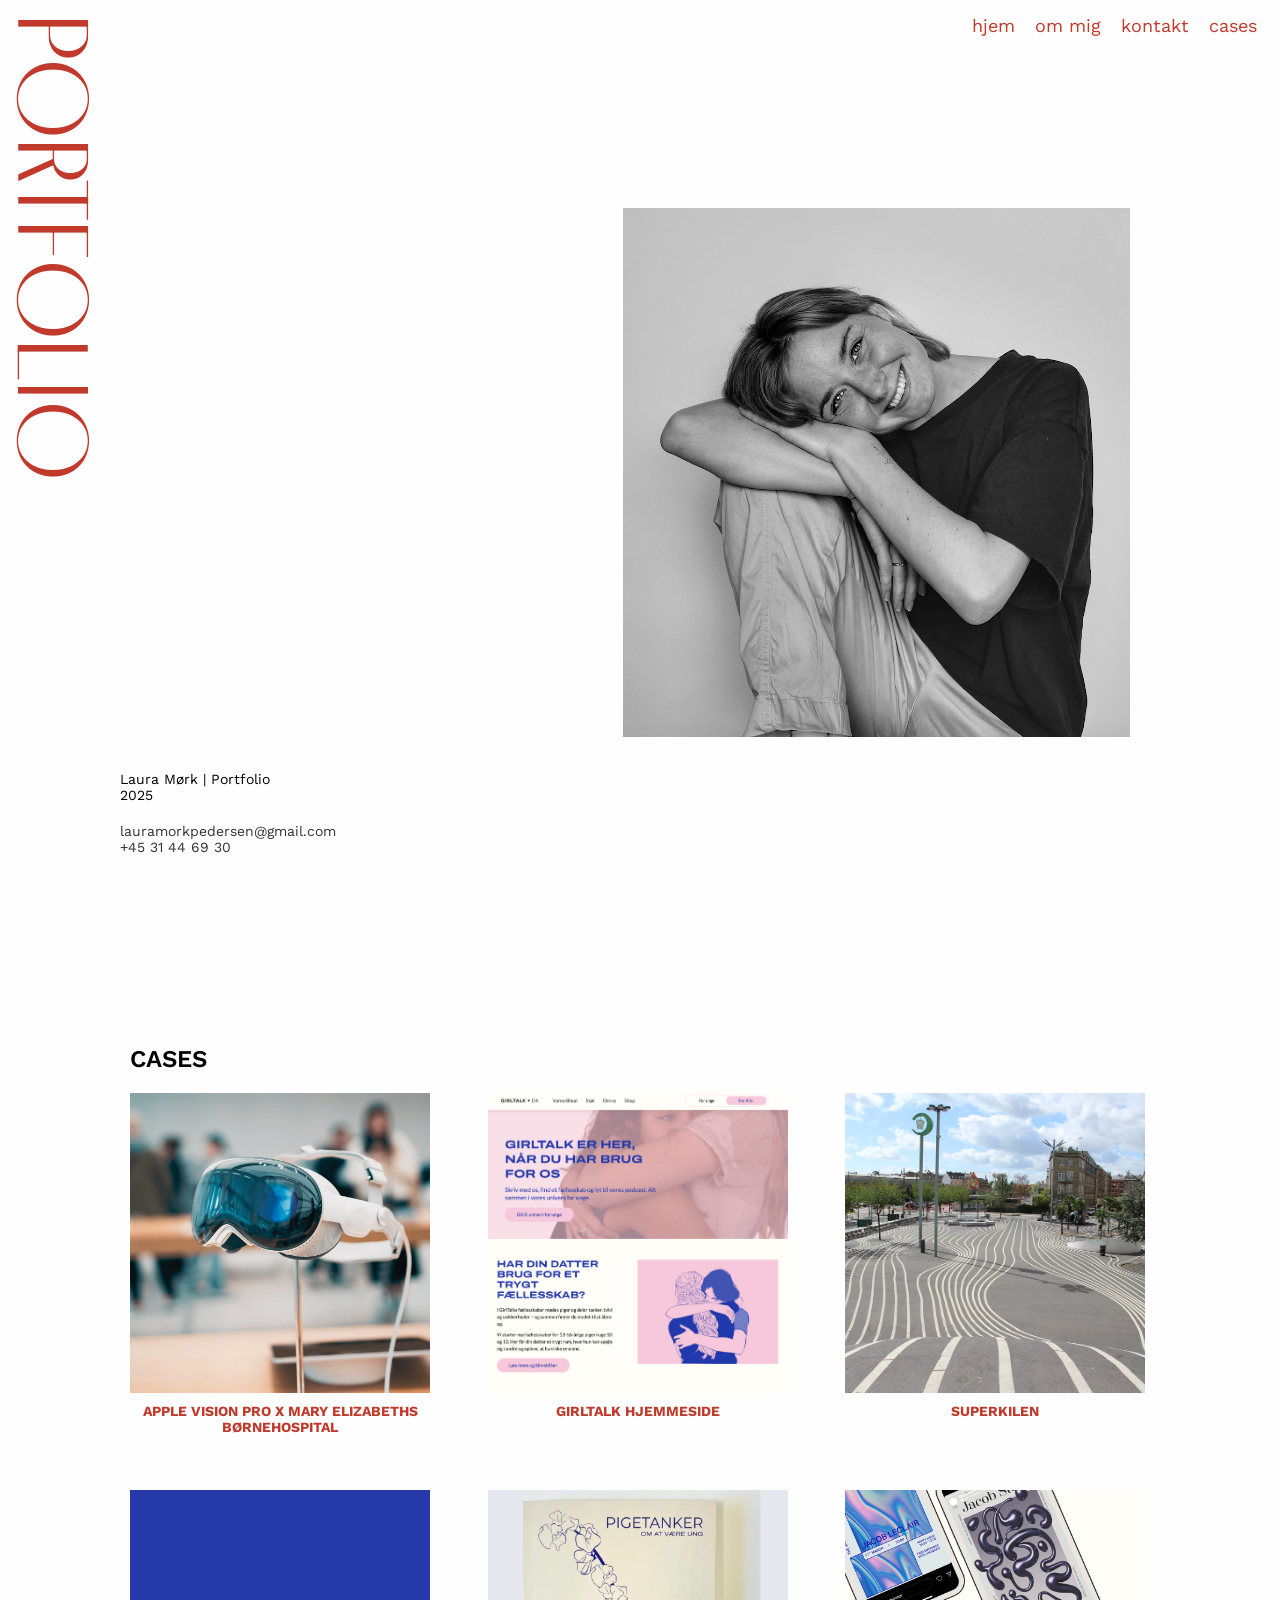
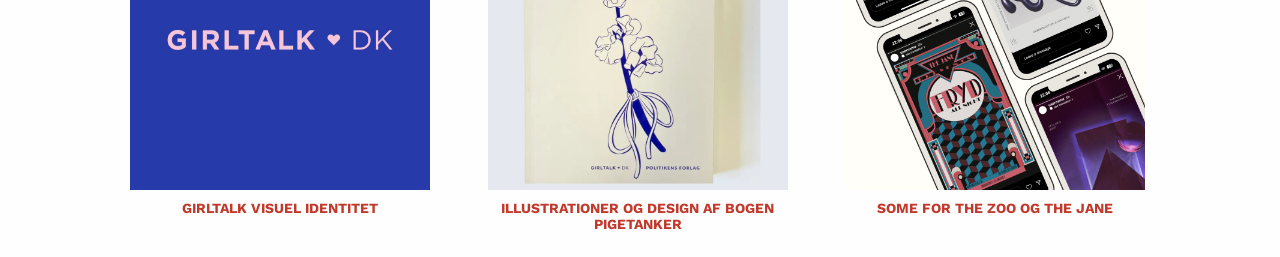
==== commit 50bdfd3f: "updates" ====
--- a/index.html
+++ b/index.html
@@ -47,10 +47,14 @@
         <div class="left-section">
             <div>
             <div class="info">
-                <p>Laura Mørk<br>2025</p>
-                <p><a href="#">www.lauramoerkportfolio.com</a></p>
+                <p>Laura Mørk | Portfolio<br>2025</p>
+
+            </p>
             </div>
-            <p class="description">Lorem ipsum dolor sit amet, consectetur adipiscing elit. Sed do eiusmod tempor incididunt ut labore et dolore magna aliqua.</p>
+            <div class="description">
+               <a href="mailto:lauramorkpedersen@gmail.com">lauramorkpedersen@gmail.com</a>
+              <a href="tel:+4531446930">+45 31 44 69 30</a>
+        </div>
         </div>
     </div>
         <div class="right-section">
@@ -68,27 +72,27 @@
         <div class="work-grid">
             <a href="duckwise.html" class="work-item">
                 <img class="work-img " src="assets/duckwiseimages/avp.jpg" alt="Vuffeli">
-                <p class="project-link">APPLE VISION PRO X MARY ELIZABETHS BØRNEHOSPITAL</p>
+                <p >APPLE VISION PRO X MARY ELIZABETHS BØRNEHOSPITAL</p>
             </a>
             <a href="girltalkweb.html" class="work-item">
                 <img class="work-img " src="assets/girltalkwebimg/girltalkwebshort.png" alt="Vuffeli">
-                <p class="project-link">GIRLTALK HJEMMESIDE</p>
+                <p >GIRLTALK HJEMMESIDE</p>
             </a>
             <a href="superkilen.html" class="work-item">
                 <img class="work-img " src="assets/superkilenimg/superkilen.jpg" alt="Apple Vision Pro">
-                <p class="project-link">SUPERKILEN</p>
+                <p >SUPERKILEN</p>
             </a>
             <a href="girltalkvisuelidentitet.html" class="work-item">
                 <img class="work-img " src="assets/girltalkprojectimg/gtpinkblue.jpg"alt="Restaurant Il Gallo">
-                <p class="project-link">GIRLTALK VISUEL IDENTITET</p>
+                <p >GIRLTALK VISUEL IDENTITET</p>
             </a>
             <a href="pigetanker.html" class="work-item">
                 <img class="work-img" src="assets/pigetankerimg/pigetankerfeature.webp" alt="Fotografi Galleri">
-                <p class="project-link">ILLUSTRATIONER OG DESIGN AF BOGEN PIGETANKER</p>
+                <p >ILLUSTRATIONER OG DESIGN AF BOGEN PIGETANKER</p>
             </a>
             <a href="some.html" class="work-item">
                 <img class="work-img " src="assets/someimg/somefeature.png" alt="Das Büro">
-                <p class="project-link">SOME FOR THE ZOO OG THE JANE</p>
+                <p >SOME FOR THE ZOO OG THE JANE</p>
             </a>
         </div>
     </section>
--- a/style.css
+++ b/style.css
@@ -87,8 +87,18 @@
 
 .description {
     font-size: 14px;
-    color: #444;
-}
+    display: flex;
+    flex-direction: column;
+}
+
+.description a{
+    text-decoration: none;
+    color: var(--text-color);
+    font-size: 14px;
+    font-weight: 400;
+}
+
+
 
 .right-section {
     width:auto;
@@ -208,6 +218,33 @@
 .contact-text-info-item h4{
     margin-bottom: 10px;
 }
+
+.contact-text-info-item a{
+    text-decoration: none;
+    color: var(--text-color);
+    font-size: 14px;
+    font-weight: 600;
+}
+
+.contact-text-info-item .project-link::after {
+    content: "";
+    display: inline-block;
+    width: 20px; /* Initial arrow size */
+    height: 10px;
+    background-image: url("data:image/svg+xml,%3Csvg xmlns='http://www.w3.org/2000/svg' viewBox='0 0 24 10' fill='none' stroke='%23333' stroke-width='2' stroke-linecap='round' stroke-linejoin='round'%3E%3Cpath d='M1 5h20M15 1l5 4-5 4'/%3E%3C/svg%3E");
+    background-size: contain;
+    background-repeat: no-repeat;
+    margin-left: 8px;
+    transition: transform 0.3s ease-in-out;
+    transform-origin: left center;
+    color: var(--text-color);
+}
+
+.contact-text-info-item .project-link:hover{
+    color: var(--text-color);
+} 
+
+
 .contact-img{
     max-width: 300px;
 }
@@ -739,16 +776,23 @@
     border-radius: 0px;
 }
 
-.work-item p {
-    text-align: center;
-    margin-top: 10px;
-    display: inline-block;
-    padding-bottom: 5px;
-}
+.work-item p  {
+        font-size: 14px;
+        font-weight: bold;
+        color: var(--pri-clr);
+        margin-top: 10px;
+        width: 100%;
+        display: inline-block;
+        padding-bottom: 5px;
+        text-align: center;
+    } 
+
 
 .work-item:hover {
-    transform: scale(1.05); /* Subtle zoom effect */
-}
+    transform: scale(1.05);
+}
+
+
 
 
 /*SINGLE PROJECT PAGE*/
